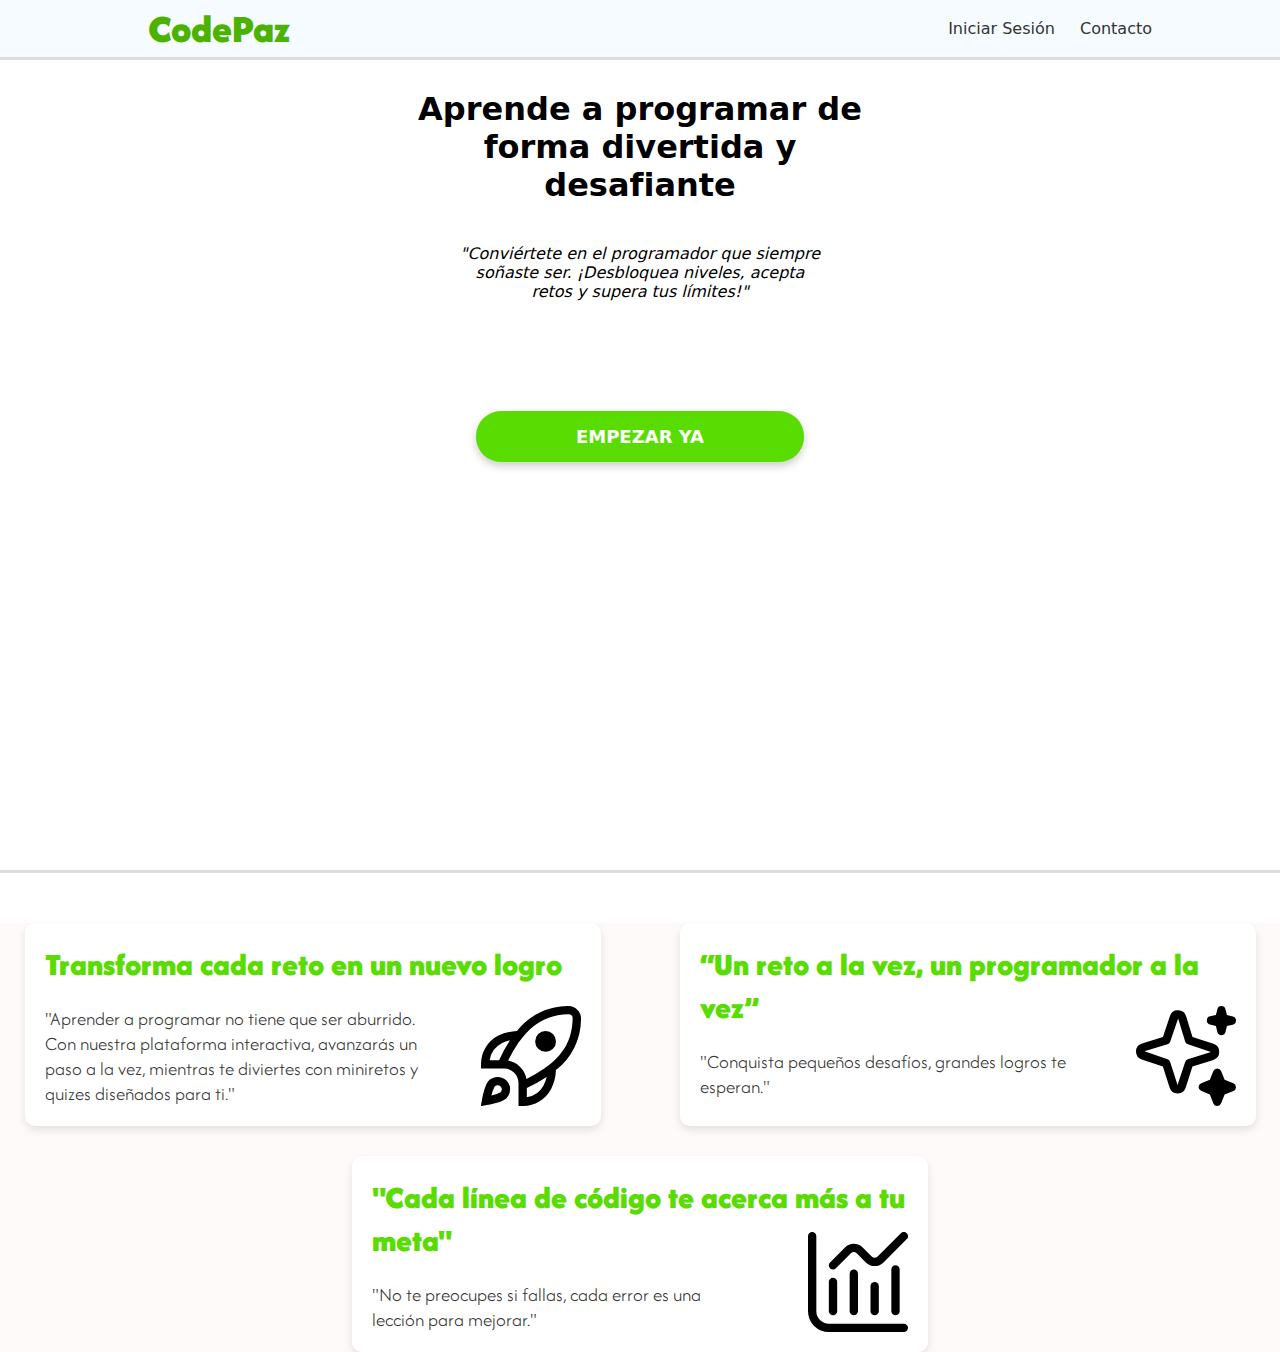
==== index.html @ 24817dda "Subida del proyecto" ====
<!DOCTYPE html>
<html lang="es">
<head>
  <meta charset="UTF-8">
  <meta name="viewport" content="width=device-width, initial-scale=1.0">
  <link rel="preconnect" href="https://fonts.googleapis.com">
  <link rel="preconnect" href="https://fonts.gstatic.com" crossorigin>
  <link href="https://fonts.googleapis.com/css2?family=Afacad+Flux:wght@100..1000&display=swap" rel="stylesheet">
  <title>Document</title>
  <link rel="stylesheet" href="styles/style-index.css">
</head>
<body>
  <nav>
    <a href="#" class="logo-font">CodePaz</a>
    <div class="container-nav">
      <a href="login.html">Iniciar Sesión</a>
      <a href="#">Contacto</a>
    </div>
  </nav>
  <section class="main">

    <main>
      <h1>Aprende a programar de forma divertida y desafiante</h1>
      <p>"Conviértete en el programador que siempre soñaste ser. ¡Desbloquea niveles, acepta retos y supera tus límites!"</p>
      <a href="#" class="boton">EMPEZAR YA</a>
    </main>
  </section>

  <section class="info">
    <div class="container-info">
      <div class="container-card">
        <h2>Transforma cada reto en un nuevo logro</h2>
        <p>"Aprender a programar no tiene que ser aburrido. Con nuestra plataforma interactiva, avanzarás un paso a la vez, mientras te diviertes con miniretos y quizes diseñados para ti."</p>
        <img src="img/almuerzo-cohete.svg" class="img1" alt="#">
      </div>

      <div class="container-card">
        <h2>“Un reto a la vez, un programador a la vez”</h2>
        <p>"Conquista pequeños desafíos, grandes logros te esperan."</p>
        <img src="/img/destellos.svg" class="img2" alt="#">
      </div>

      <div class="container-card">
        <h2>"Cada línea de código te acerca más a tu meta"</h2>
        <p>"No te preocupes si fallas, cada error es una lección para mejorar."</p>
        <img src="/img/grafico-histograma.svg" class="img3" alt="#">
      </div>
    </div>
  </section>
</body>
</html>
---- styles/style-index.css ----
/* Estilos generales */
* {
  padding: 0;
  margin: 0;
  box-sizing: border-box;
  font-family: system-ui, -apple-system, BlinkMacSystemFont, 'Segoe UI', Roboto, Oxygen, Ubuntu, Cantarell, 'Open Sans', 'Helvetica Neue', sans-serif;
}

body {
  background-color: rgb(255, 255, 255);
}

/* Estilos del navbar */
nav {
  display: flex;
  background-color: rgba(240, 248, 255, 0.587);
  justify-content: space-between;
  align-items: center;
  padding: 0 10%;
  height: 60px;
  border-bottom: solid #ddd;
}

nav a {
  margin-left: 20px;
  text-decoration: none;
  color: #333;
  font-weight: 400;
}

nav a:hover {
  color: #4bb300;
}

nav .logo-font {
  color: #4bb300;
  font-family: "Afacad Flux", sans-serif;
  font-size: 2.5rem;
  font-weight: 900;
  transition: 0.5s;
}

nav .logo-font:hover {
  scale: 1.1;
}

/* Botón principal */
.boton {
  text-decoration: none;
  background-color: #59dc01;
  color: #fff;
  border-radius: 25px;
  padding: 15px 100px;
  font-size: 18px;
  font-weight: bold;
  display: inline-block;
  transition: background-color 0.3s ease, box-shadow 0.3s ease;
  box-shadow: 0 4px 8px rgba(0, 0, 0, 0.2);
}

.boton:hover {
  background-color: #4bb300;
  box-shadow: 0 6px 12px rgba(0, 0, 0, 0.3);
}

.boton:active {
  background-color: #408c00;
  box-shadow: none;
}

main {
  text-align: center;
  margin: 0 auto;
  width: 80vw;
  min-height: 90vh;
  position: relative;
}

.main {
  border-bottom: solid #ddd;
  background-color: white;
}

.info {
  background-color: snow;
}

main h1 {

  position: relative;
  top: 10px;
  font-size: 2rem;
  margin: 0 auto;
  width: 50%;
  padding: 20px;
}

main p {

  position: relative;
  top: 10px;
  font-style: italic;
  font-size: 1rem;
  margin: 0 auto;
  width: 40%;
  padding: 20px;
}

main a {
  position: relative;
  top: 100px;
}

/* Contenedor de las tarjetas */
.container-info {
  display: flex;
  justify-content: space-around;
  flex-wrap: wrap;
  gap: 30px;
  margin-top: 50px;
}

.container-card {
  background-color: #fff;
  border-radius: 10px;
  padding: 20px;
  width: 45%; 
  height: auto;
  box-shadow: 0 4px 8px rgba(0, 0, 0, 0.1);
  position: relative;
  overflow: hidden;
}

.container-card h2 {
  color: #59dc01;
  font-family: "Afacad Flux", sans-serif;
  font-size: 2rem;
  font-weight: 900;
  width: 100%;
  margin-bottom: 20px;
}

.container-card p {
  color: #333;
  font-family: "Afacad Flux", sans-serif;
  font-size: 1.2rem;
  font-weight: 300;
  width: 70%;
}

.container-card img {
  width: 100px;
  height: 100px;
  position: absolute;
  right: 20px;
  bottom: 20px;
}


@media (max-width: 768px) {
  .container-info {
    flex-direction: column;
    align-items: center;
  }

  .container-card {
    width: 100%; 
    margin-bottom: 20px;
  }

  .container-card h2 {
    font-size: 1.5rem;
  }

  .container-card p {
    font-size: 1rem;
  }

  .container-card img {
    width: 80px;
    height: 80px;
  }
}
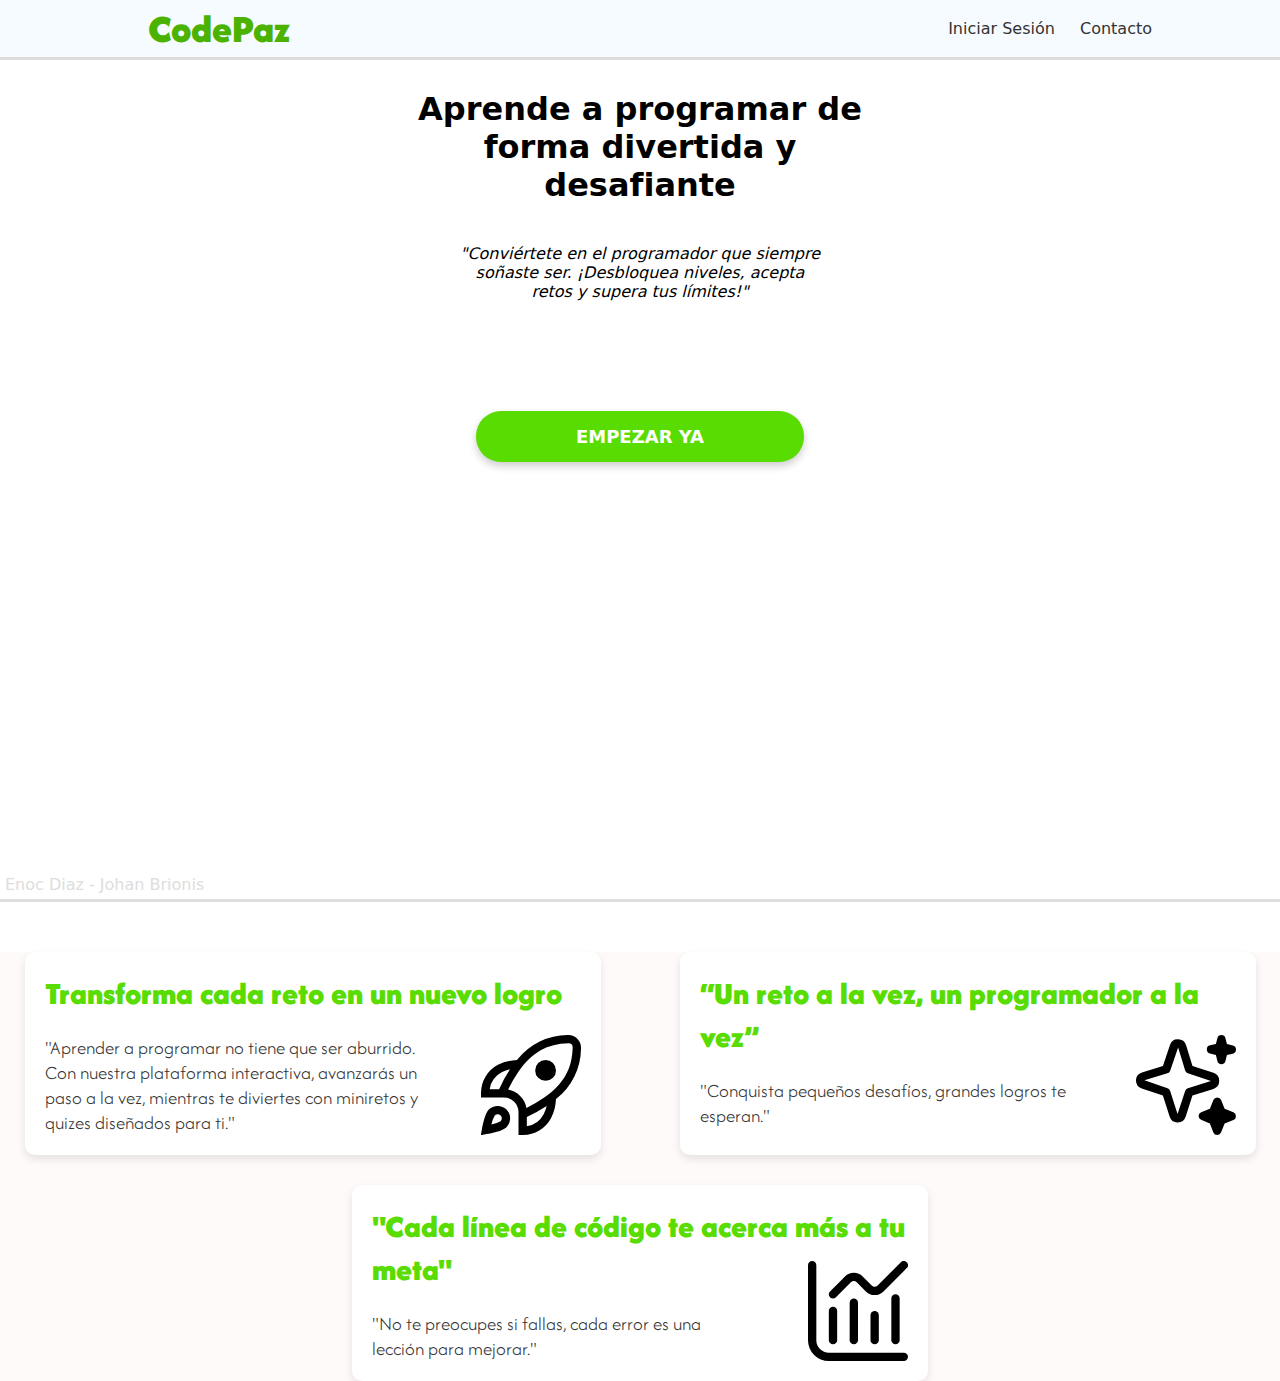
==== commit e0ff5fb0: "Actualizacion, nuevas cosas" ====
--- a/index.html
+++ b/index.html
@@ -22,8 +22,9 @@
     <main>
       <h1>Aprende a programar de forma divertida y desafiante</h1>
       <p>"Conviértete en el programador que siempre soñaste ser. ¡Desbloquea niveles, acepta retos y supera tus límites!"</p>
-      <a href="#" class="boton">EMPEZAR YA</a>
+      <a href="inicio.html" class="boton">EMPEZAR YA</a>
     </main>
+    <p style="padding: 5px; color: #ddd;";">Enoc Diaz - Johan Brionis</p>
   </section>
 
   <section class="info">
--- a/styles/style-index.css
+++ b/styles/style-index.css
@@ -163,8 +163,42 @@
     align-items: center;
   }
 
+  nav {
+    display: flex;
+    flex-direction: column;
+    background-color: rgba(240, 248, 255, 0.587);
+    justify-content: space-between;
+    align-items: center;
+    padding-bottom: 90px;
+    border-bottom: solid #ddd;
+  }
+
+  main {
+    text-align: center;
+    margin: 0 auto;
+    width: 100%;
+    min-height: 90vh;
+    position: relative;
+  }
+
+  main h1 {
+    width: 100%;
+    padding: 20px;
+  }
+  
+  main p {
+  
+    position: relative;
+    top: 10px;
+    font-style: italic;
+    font-size: 1rem;
+    margin: 0 auto;
+    width: 80%;
+    padding: 20px;
+  }
+
   .container-card {
-    width: 100%; 
+    width: 70%; 
     margin-bottom: 20px;
   }
 
